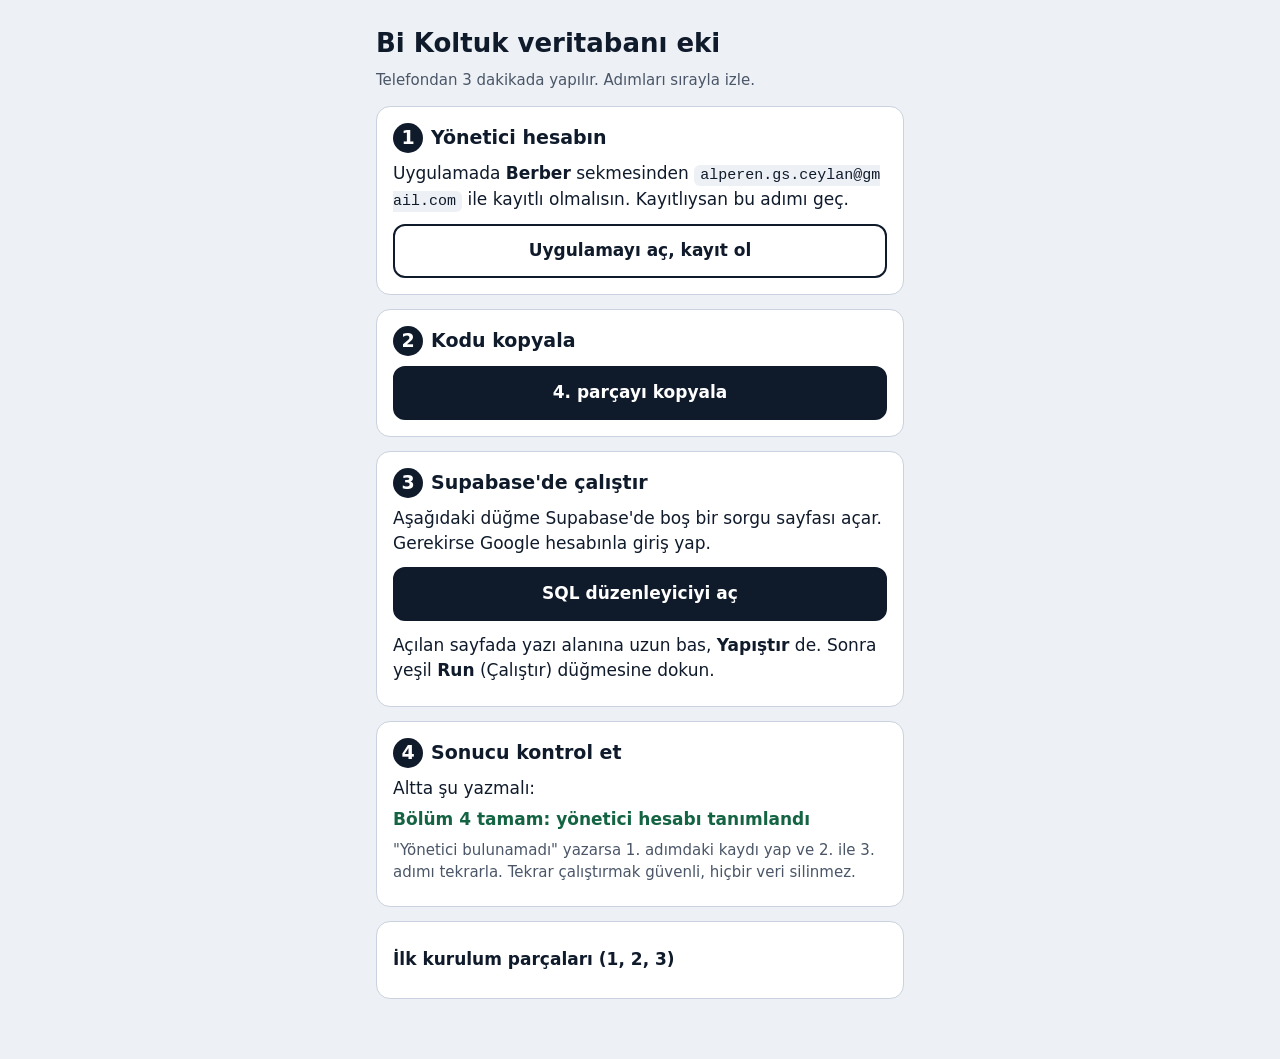
==== kurulum/index.html @ b7b608a1 "Kurulum sayfası: veritabanı parçalarını tek dokunuşla kopyala Co-Authored-By: Claude Opus 5.5 <norep" ====
<!doctype html>
<html lang="tr">
<head>
<meta charset="utf-8">
<meta name="viewport" content="width=device-width, initial-scale=1">
<meta name="robots" content="noindex">
<title>Bi Koltuk Kurulum</title>
<style>
:root { --bg: #EDF0F4; --card: #FFFFFF; --ink: #0F1A2B; --mut: #4A5668; --line: #C9D2DE; --ok: #146444; --on: #FFFFFF; --red: #B3202E; }
@media (prefers-color-scheme: dark) { :root { --bg: #0C121C; --card: #151D2B; --ink: #EDF1F7; --mut: #A9B4C4; --line: #2E3B52; --ok: #5FD3A0; --on: #0C121C; --red: #F07585; color-scheme: dark; } }
* { box-sizing: border-box; }
body { margin: 0; background: var(--bg); color: var(--ink); font: 17px/1.5 system-ui, -apple-system, 'Segoe UI', Roboto, sans-serif; }
main { max-width: 560px; margin: 0 auto; padding: 16px 16px 48px; }
h1 { font-size: 26px; margin: 8px 0 4px; }
.card { background: var(--card); border: 1px solid var(--line); border-radius: 14px; padding: 16px; margin: 14px 0; }
.n { display: inline-flex; width: 30px; height: 30px; border-radius: 50%; background: var(--ink); color: var(--on); align-items: center; justify-content: center; font-weight: 800; margin-right: 8px; }
h2 { font-size: 19px; margin: 0 0 8px; display: flex; align-items: center; }
p { margin: 6px 0; }
.mut { color: var(--mut); font-size: 15px; }
.btn { display: flex; width: 100%; min-height: 54px; align-items: center; justify-content: center; border-radius: 12px; border: 2px solid var(--ink);
  background: var(--ink); color: var(--on); font: inherit; font-weight: 700; text-decoration: none; cursor: pointer; margin-top: 10px; }
.btn.sec { background: var(--card); color: var(--ink); }
.btn.done { background: var(--ok); border-color: var(--ok); color: #fff; }
code { background: var(--bg); padding: 2px 6px; border-radius: 6px; font-size: 15px; word-break: break-all; }
textarea { width: 100%; height: 140px; margin-top: 10px; font: 12px/1.4 ui-monospace, monospace; border: 1px solid var(--line); border-radius: 10px; padding: 8px; background: var(--bg); color: var(--ink); }
.ok { color: var(--ok); font-weight: 700; }
details summary { cursor: pointer; font-weight: 700; min-height: 44px; display: flex; align-items: center; }
</style>
</head>
<body>
<main>
<h1>Bi Koltuk veritabanı eki</h1>
<p class="mut">Telefondan 3 dakikada yapılır. Adımları sırayla izle.</p>

<section class="card">
  <h2><span class="n">1</span>Yönetici hesabın</h2>
  <p>Uygulamada <b>Berber</b> sekmesinden <code>alperen.gs.ceylan@gmail.com</code> ile kayıtlı olmalısın. Kayıtlıysan bu adımı geç.</p>
  <a class="btn sec" href="../#/berber" target="_blank" rel="noopener">Uygulamayı aç, kayıt ol</a>
</section>

<section class="card">
  <h2><span class="n">2</span>Kodu kopyala</h2>
  <button class="btn" id="copy4" data-part="4">4. parçayı kopyala</button>
  <p class="mut" id="fb4" hidden>Kopyalanamadı. Aşağıdaki kutuya uzun bas, <b>Tümünü seç</b> ve <b>Kopyala</b> de.</p>
  <textarea id="ta4" readonly hidden aria-label="4. parçanın kodu"></textarea>
</section>

<section class="card">
  <h2><span class="n">3</span>Supabase'de çalıştır</h2>
  <p>Aşağıdaki düğme Supabase'de boş bir sorgu sayfası açar. Gerekirse Google hesabınla giriş yap.</p>
  <a class="btn" href="https://supabase.com/dashboard/project/oasjmcfknvhqwwdbugeo/sql/new" target="_blank" rel="noopener">SQL düzenleyiciyi aç</a>
  <p style="margin-top:12px">Açılan sayfada yazı alanına uzun bas, <b>Yapıştır</b> de. Sonra yeşil <b>Run</b> (Çalıştır) düğmesine dokun.</p>
</section>

<section class="card">
  <h2><span class="n">4</span>Sonucu kontrol et</h2>
  <p>Altta şu yazmalı:</p>
  <p class="ok">Bölüm 4 tamam: yönetici hesabı tanımlandı</p>
  <p class="mut">"Yönetici bulunamadı" yazarsa 1. adımdaki kaydı yap ve 2. ile 3. adımı tekrarla. Tekrar çalıştırmak güvenli, hiçbir veri silinmez.</p>
</section>

<details class="card">
  <summary>İlk kurulum parçaları (1, 2, 3)</summary>
  <p class="mut">Bunlar zaten çalıştırıldı. Yeni bir Supabase projesi kurarsan sırayla kullan, en son 4. parçayı çalıştır.</p>
  <button class="btn sec" data-part="1">1. parçayı kopyala</button>
  <button class="btn sec" data-part="2">2. parçayı kopyala</button>
  <button class="btn sec" data-part="3">3. parçayı kopyala</button>
</details>
</main>
<script>
(function () {
  var texts = {};
  [1, 2, 3, 4].forEach(function (n) {
    fetch(n + '.txt', { cache: 'no-store' }).then(function (r) { return r.ok ? r.text() : ''; })
      .then(function (t) { texts[n] = t; if (n === 4) document.getElementById('ta4').value = t; })
      .catch(function () {});
  });
  function fallback(btn, n) {
    btn.textContent = n + '. parçayı kopyala';
    if (n === 4) {
      document.getElementById('fb4').hidden = false;
      var ta = document.getElementById('ta4');
      ta.hidden = false; ta.focus(); ta.select();
    } else {
      window.open(n + '.txt', '_blank', 'noopener');
    }
  }
  document.querySelectorAll('[data-part]').forEach(function (btn) {
    btn.addEventListener('click', function () {
      var n = Number(btn.dataset.part);
      var t = texts[n];
      if (!t) { fallback(btn, n); return; }
      if (!navigator.clipboard || !navigator.clipboard.writeText) { fallback(btn, n); return; }
      navigator.clipboard.writeText(t).then(function () {
        btn.textContent = n + '. parça kopyalandı ✓';
        btn.classList.add('done');
      }, function () { fallback(btn, n); });
    });
  });
})();
</script>
</body>
</html>
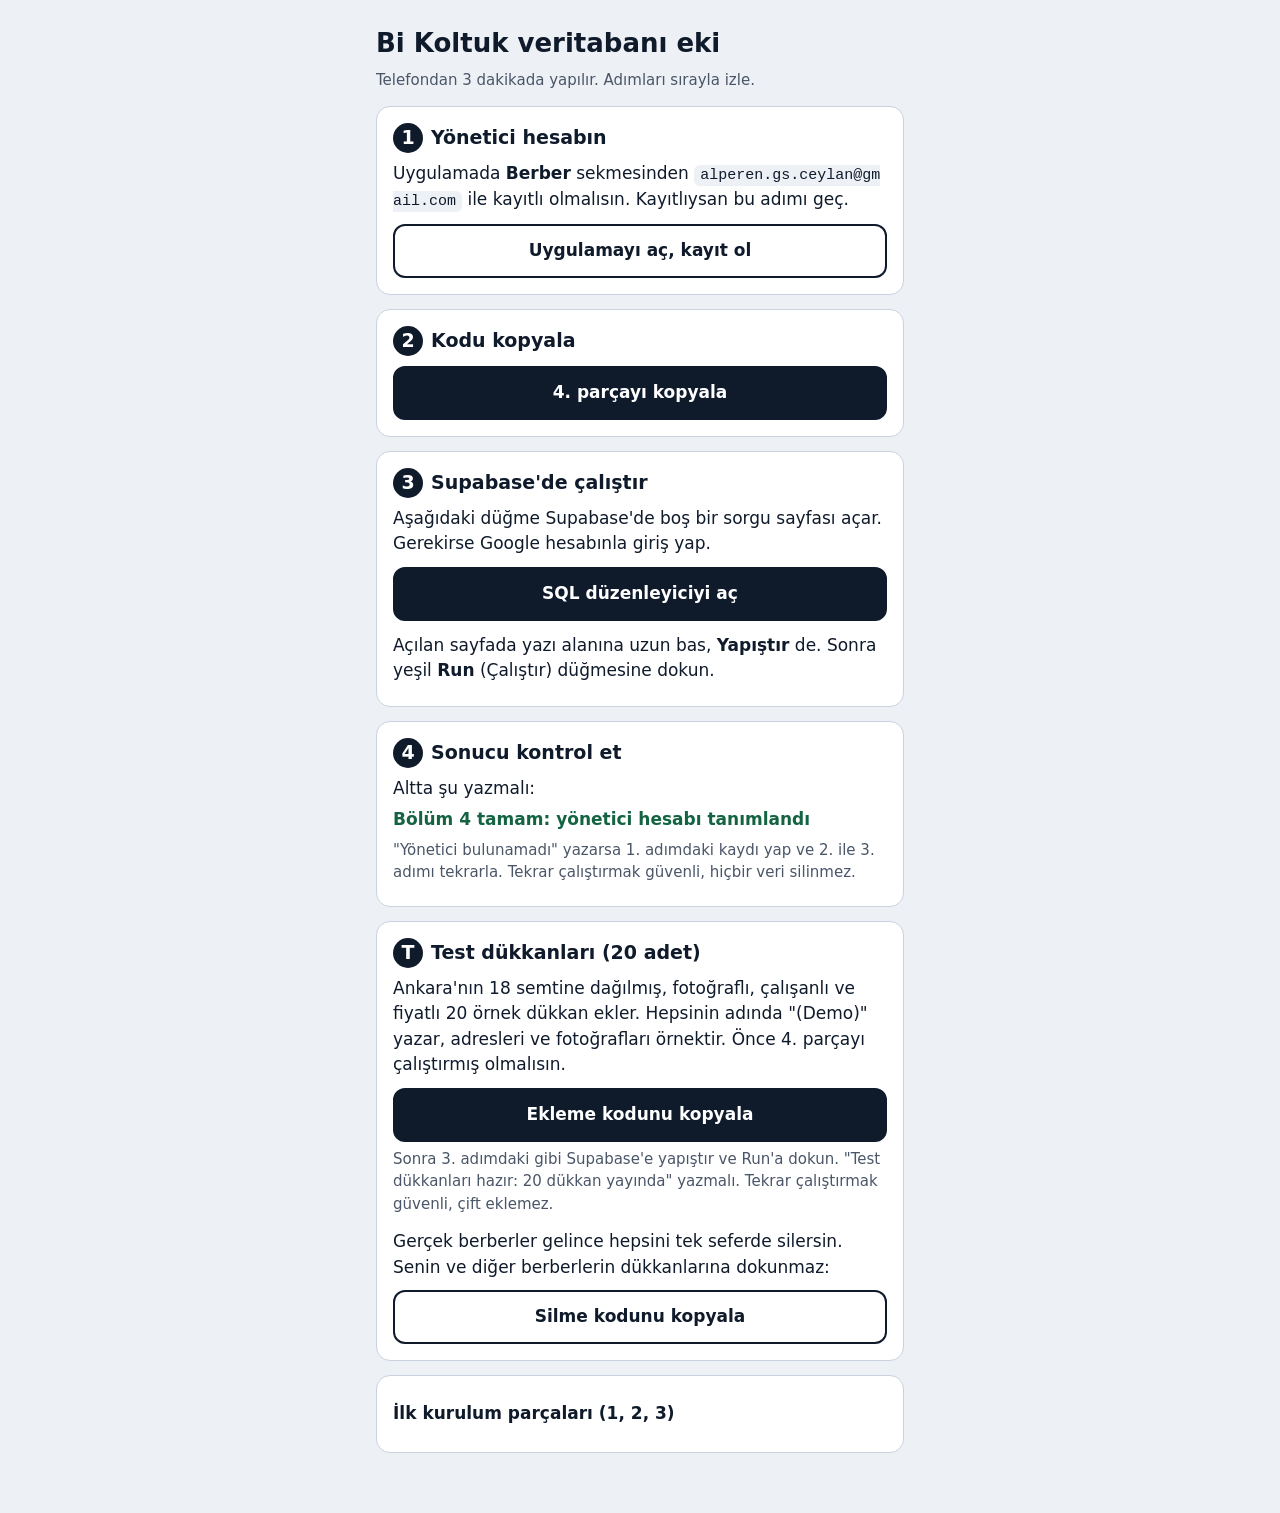
==== commit b304f1ca: "20 test dükkanı: ekle/sil kodları, örnek fotoğraflar, kurulum sayfasında düğmeler Co-Authored-By: Cl" ====
--- a/kurulum/index.html
+++ b/kurulum/index.html
@@ -59,6 +59,15 @@
   <p class="mut">"Yönetici bulunamadı" yazarsa 1. adımdaki kaydı yap ve 2. ile 3. adımı tekrarla. Tekrar çalıştırmak güvenli, hiçbir veri silinmez.</p>
 </section>
 
+<section class="card" id="test">
+  <h2><span class="n">T</span>Test dükkanları (20 adet)</h2>
+  <p>Ankara'nın 18 semtine dağılmış, fotoğraflı, çalışanlı ve fiyatlı 20 örnek dükkan ekler. Hepsinin adında "(Demo)" yazar, adresleri ve fotoğrafları örnektir. Önce 4. parçayı çalıştırmış olmalısın.</p>
+  <button class="btn" data-part="demo-ekle">Ekleme kodunu kopyala</button>
+  <p class="mut">Sonra 3. adımdaki gibi Supabase'e yapıştır ve Run'a dokun. "Test dükkanları hazır: 20 dükkan yayında" yazmalı. Tekrar çalıştırmak güvenli, çift eklemez.</p>
+  <p style="margin-top:14px">Gerçek berberler gelince hepsini tek seferde silersin. Senin ve diğer berberlerin dükkanlarına dokunmaz:</p>
+  <button class="btn sec" data-part="demo-sil">Silme kodunu kopyala</button>
+</section>
+
 <details class="card">
   <summary>İlk kurulum parçaları (1, 2, 3)</summary>
   <p class="mut">Bunlar zaten çalıştırıldı. Yeni bir Supabase projesi kurarsan sırayla kullan, en son 4. parçayı çalıştır.</p>
@@ -70,14 +79,14 @@
 <script>
 (function () {
   var texts = {};
-  [1, 2, 3, 4].forEach(function (n) {
+  ['1', '2', '3', '4', 'demo-ekle', 'demo-sil'].forEach(function (n) {
     fetch(n + '.txt', { cache: 'no-store' }).then(function (r) { return r.ok ? r.text() : ''; })
-      .then(function (t) { texts[n] = t; if (n === 4) document.getElementById('ta4').value = t; })
+      .then(function (t) { texts[n] = t; if (n === '4') document.getElementById('ta4').value = t; })
       .catch(function () {});
   });
   function fallback(btn, n) {
-    btn.textContent = n + '. parçayı kopyala';
-    if (n === 4) {
+    btn.textContent = btn.dataset.label;
+    if (n === '4') {
       document.getElementById('fb4').hidden = false;
       var ta = document.getElementById('ta4');
       ta.hidden = false; ta.focus(); ta.select();
@@ -86,13 +95,14 @@
     }
   }
   document.querySelectorAll('[data-part]').forEach(function (btn) {
+    btn.dataset.label = btn.textContent;
     btn.addEventListener('click', function () {
-      var n = Number(btn.dataset.part);
+      var n = btn.dataset.part;
       var t = texts[n];
       if (!t) { fallback(btn, n); return; }
       if (!navigator.clipboard || !navigator.clipboard.writeText) { fallback(btn, n); return; }
       navigator.clipboard.writeText(t).then(function () {
-        btn.textContent = n + '. parça kopyalandı ✓';
+        btn.textContent = 'Kopyalandı ✓';
         btn.classList.add('done');
       }, function () { fallback(btn, n); });
     });
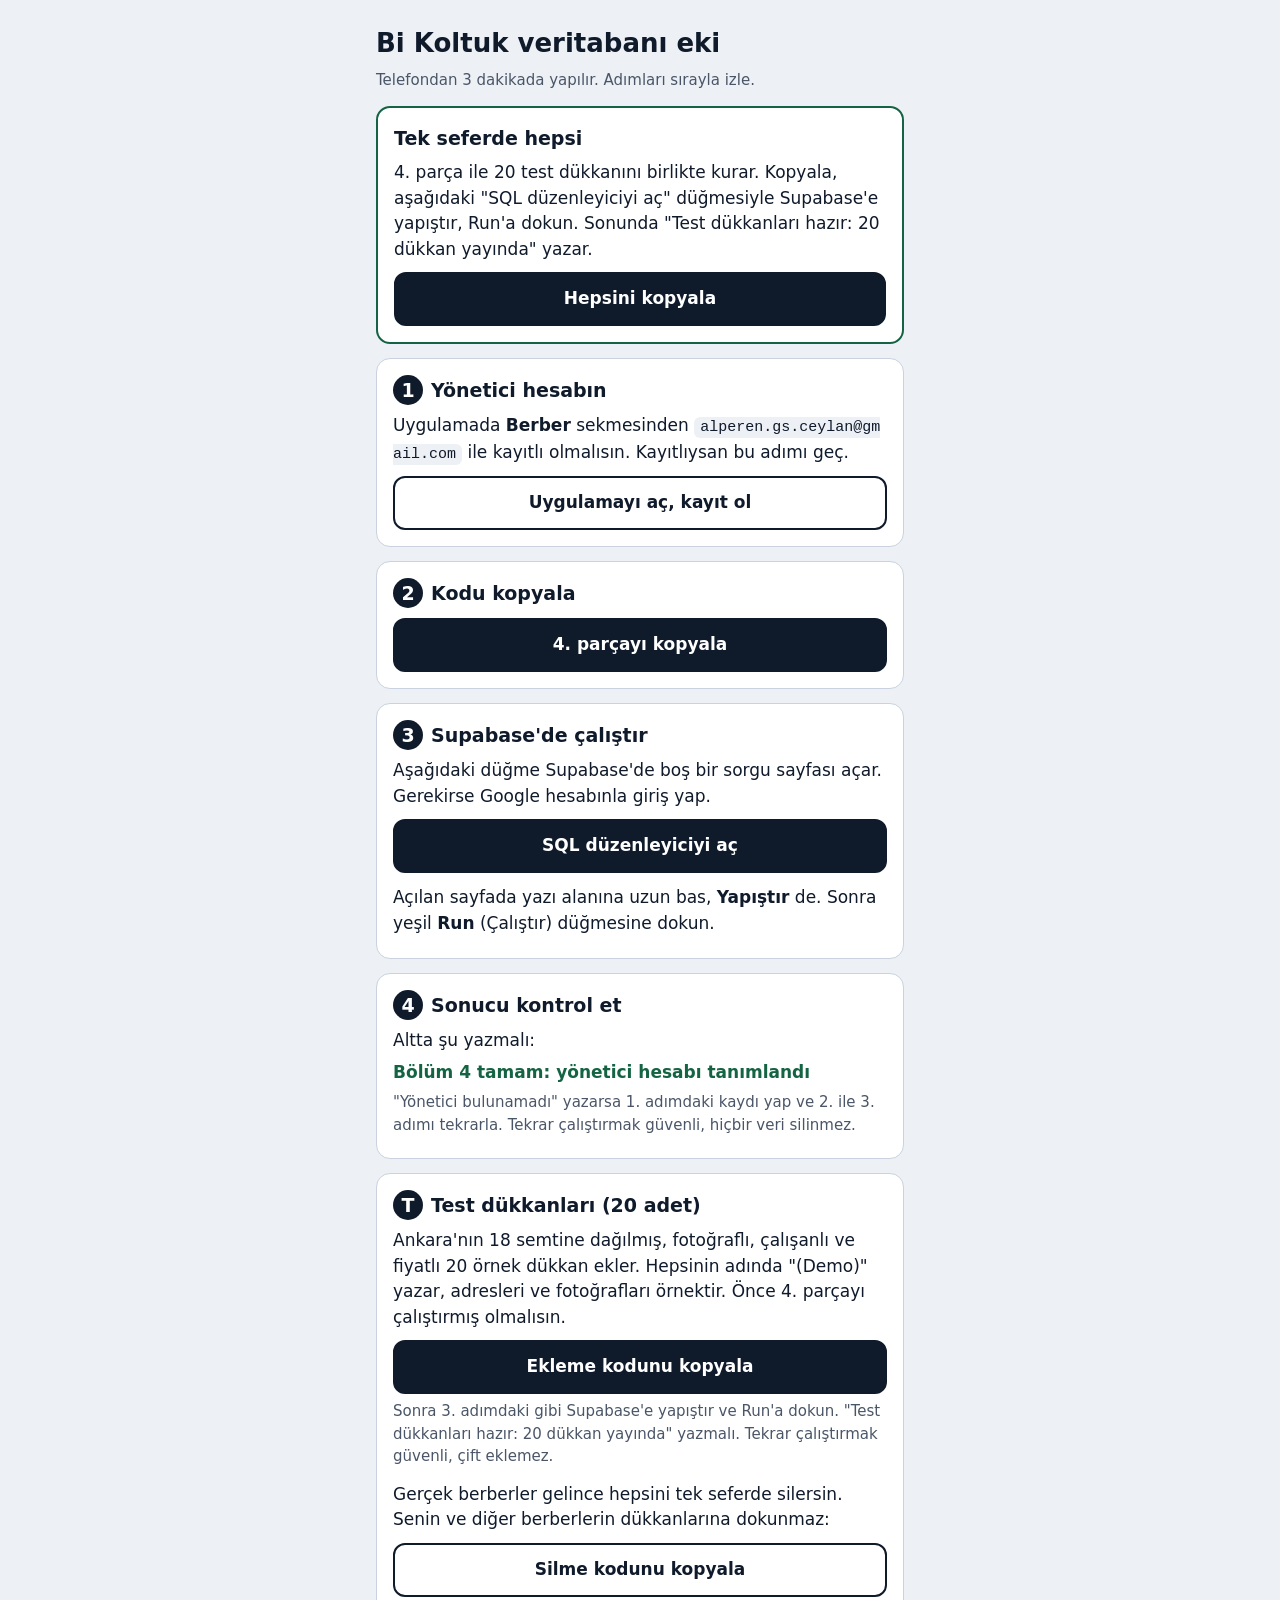
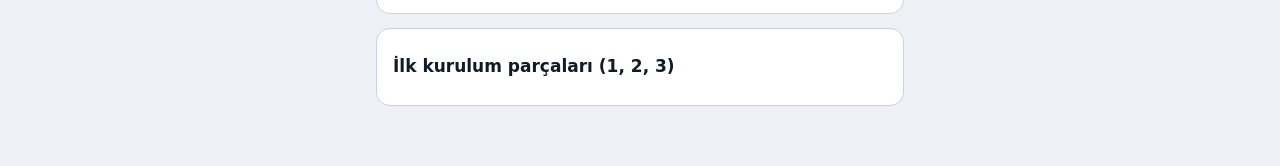
==== commit e13e4dd5: "Kurulum: tek seferde hepsini kopyala Co-Authored-By: Claude Opus 5.5 <noreply@anthropic.com> Claude-" ====
--- a/kurulum/index.html
+++ b/kurulum/index.html
@@ -31,6 +31,12 @@
 <main>
 <h1>Bi Koltuk veritabanı eki</h1>
 <p class="mut">Telefondan 3 dakikada yapılır. Adımları sırayla izle.</p>
+
+<section class="card" style="border:2px solid var(--ok)">
+  <h2>Tek seferde hepsi</h2>
+  <p>4. parça ile 20 test dükkanını birlikte kurar. Kopyala, aşağıdaki "SQL düzenleyiciyi aç" düğmesiyle Supabase'e yapıştır, Run'a dokun. Sonunda "Test dükkanları hazır: 20 dükkan yayında" yazar.</p>
+  <button class="btn" data-part="hepsi">Hepsini kopyala</button>
+</section>
 
 <section class="card">
   <h2><span class="n">1</span>Yönetici hesabın</h2>
@@ -79,7 +85,7 @@
 <script>
 (function () {
   var texts = {};
-  ['1', '2', '3', '4', 'demo-ekle', 'demo-sil'].forEach(function (n) {
+  ['1', '2', '3', '4', 'demo-ekle', 'demo-sil', 'hepsi'].forEach(function (n) {
     fetch(n + '.txt', { cache: 'no-store' }).then(function (r) { return r.ok ? r.text() : ''; })
       .then(function (t) { texts[n] = t; if (n === '4') document.getElementById('ta4').value = t; })
       .catch(function () {});
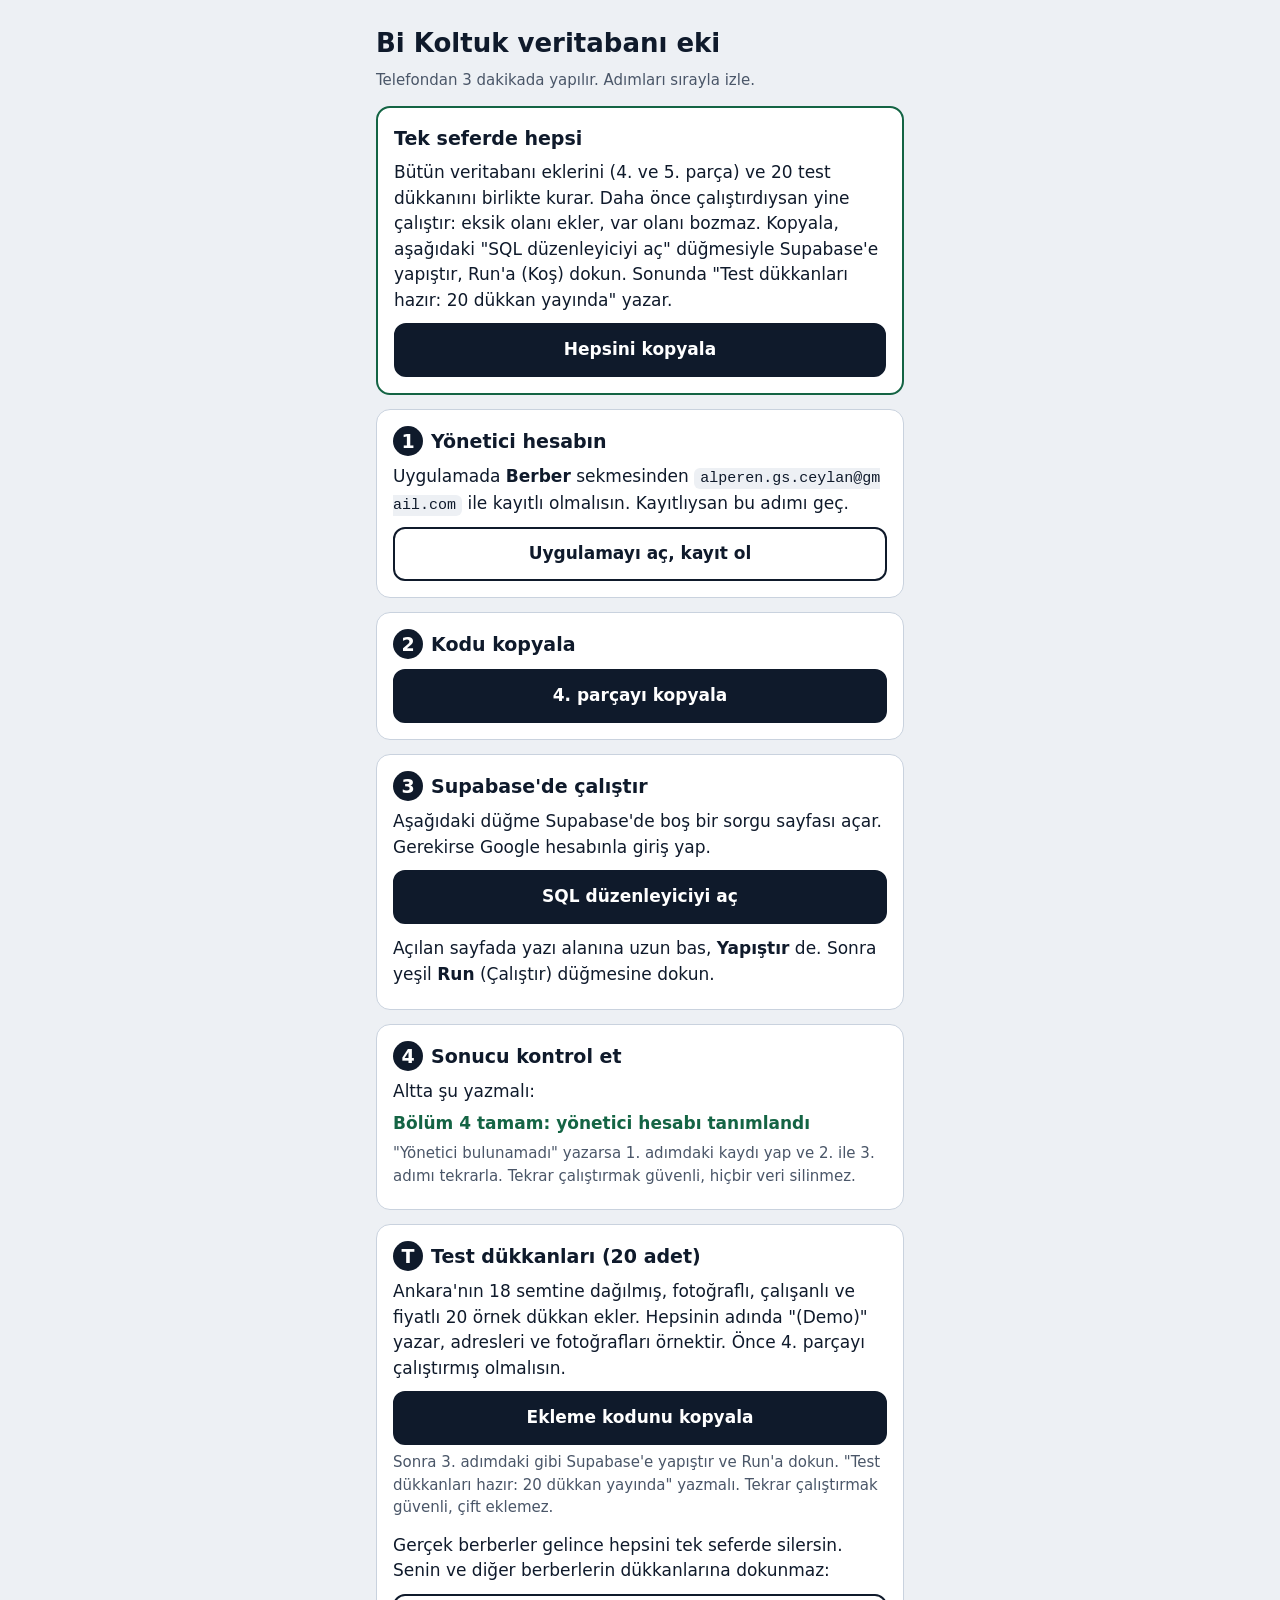
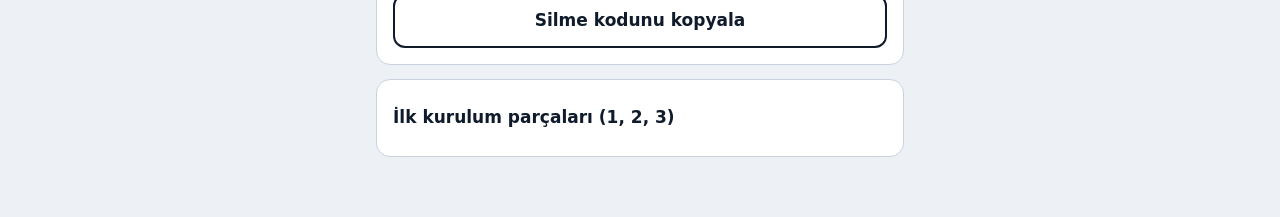
==== commit 7bd15057: "Rakiplerden 9 özellik: sadakat kartı, aynısını tekrar al, Google yorum, zamanı gelenler, gelmeyen en" ====
--- a/kurulum/index.html
+++ b/kurulum/index.html
@@ -34,7 +34,7 @@
 
 <section class="card" style="border:2px solid var(--ok)">
   <h2>Tek seferde hepsi</h2>
-  <p>4. parça ile 20 test dükkanını birlikte kurar. Kopyala, aşağıdaki "SQL düzenleyiciyi aç" düğmesiyle Supabase'e yapıştır, Run'a dokun. Sonunda "Test dükkanları hazır: 20 dükkan yayında" yazar.</p>
+  <p>Bütün veritabanı eklerini (4. ve 5. parça) ve 20 test dükkanını birlikte kurar. Daha önce çalıştırdıysan yine çalıştır: eksik olanı ekler, var olanı bozmaz. Kopyala, aşağıdaki "SQL düzenleyiciyi aç" düğmesiyle Supabase'e yapıştır, Run'a (Koş) dokun. Sonunda "Test dükkanları hazır: 20 dükkan yayında" yazar.</p>
   <button class="btn" data-part="hepsi">Hepsini kopyala</button>
 </section>
 
